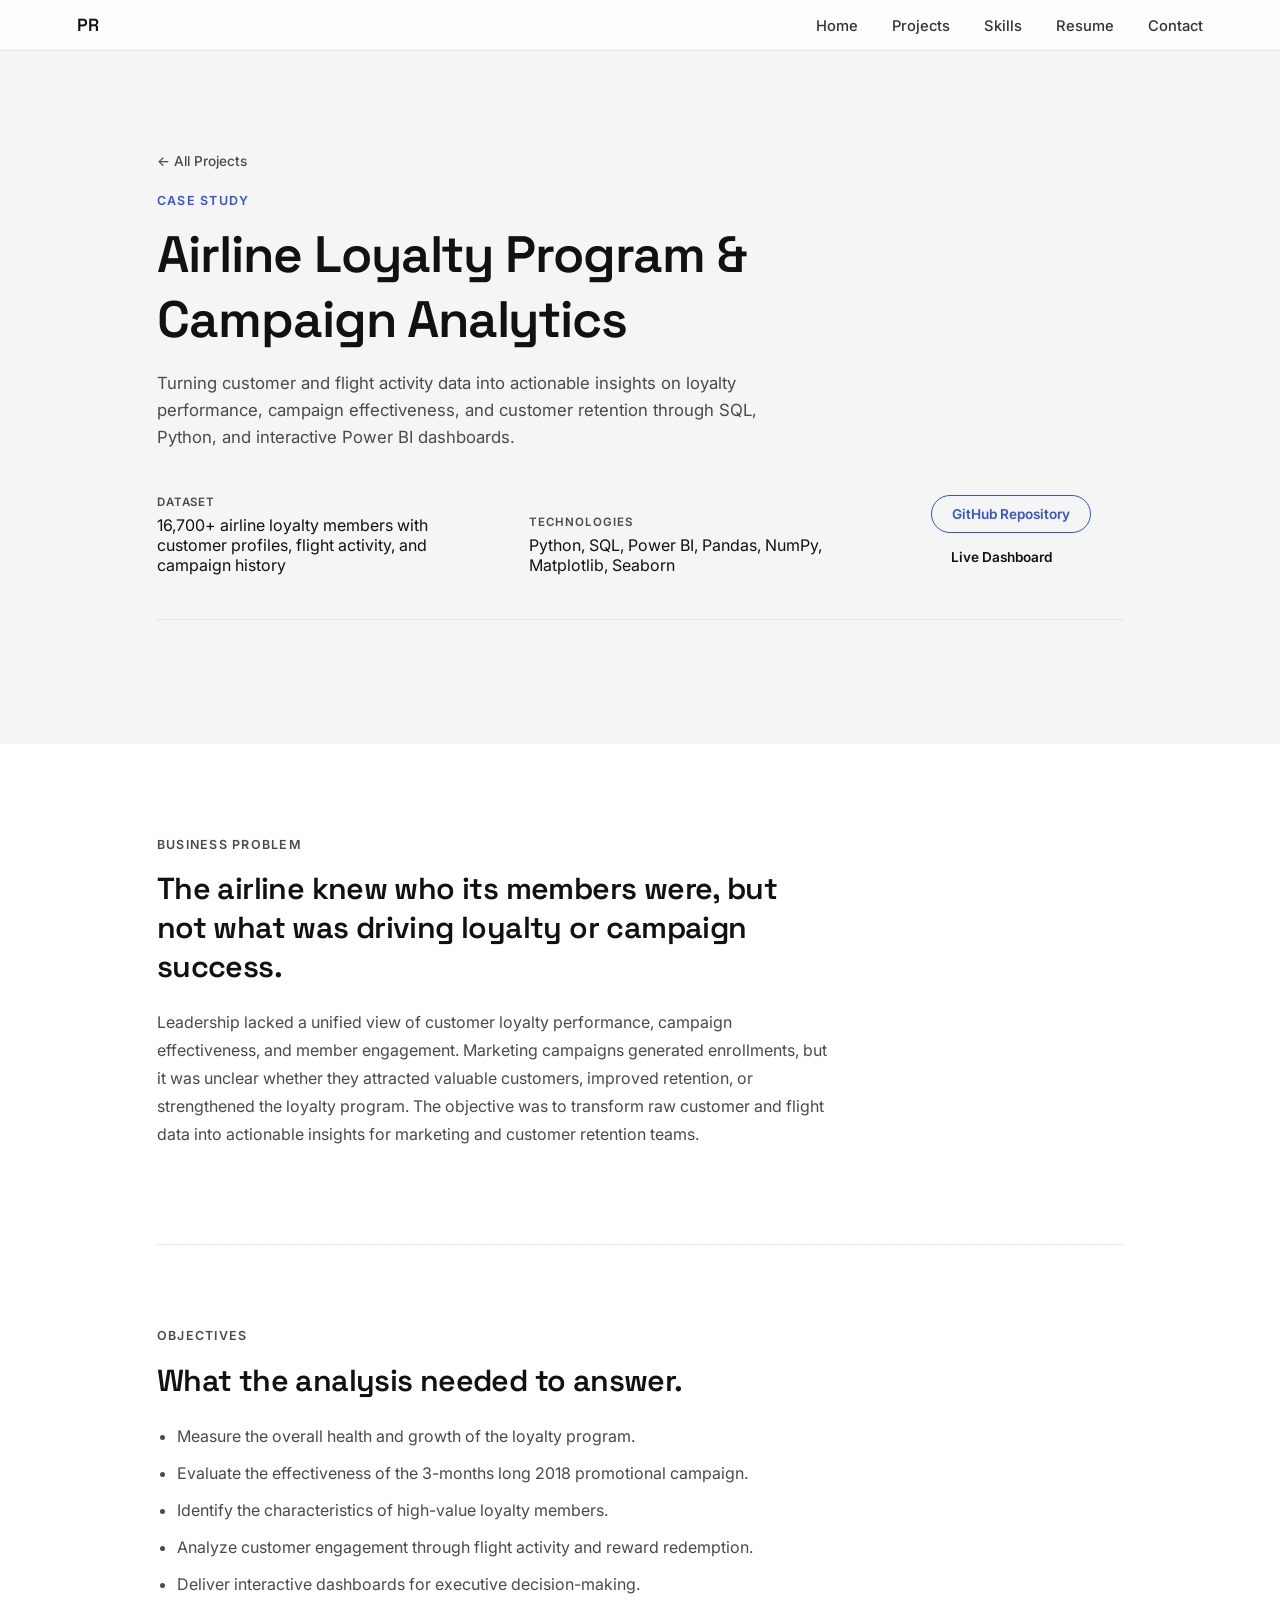
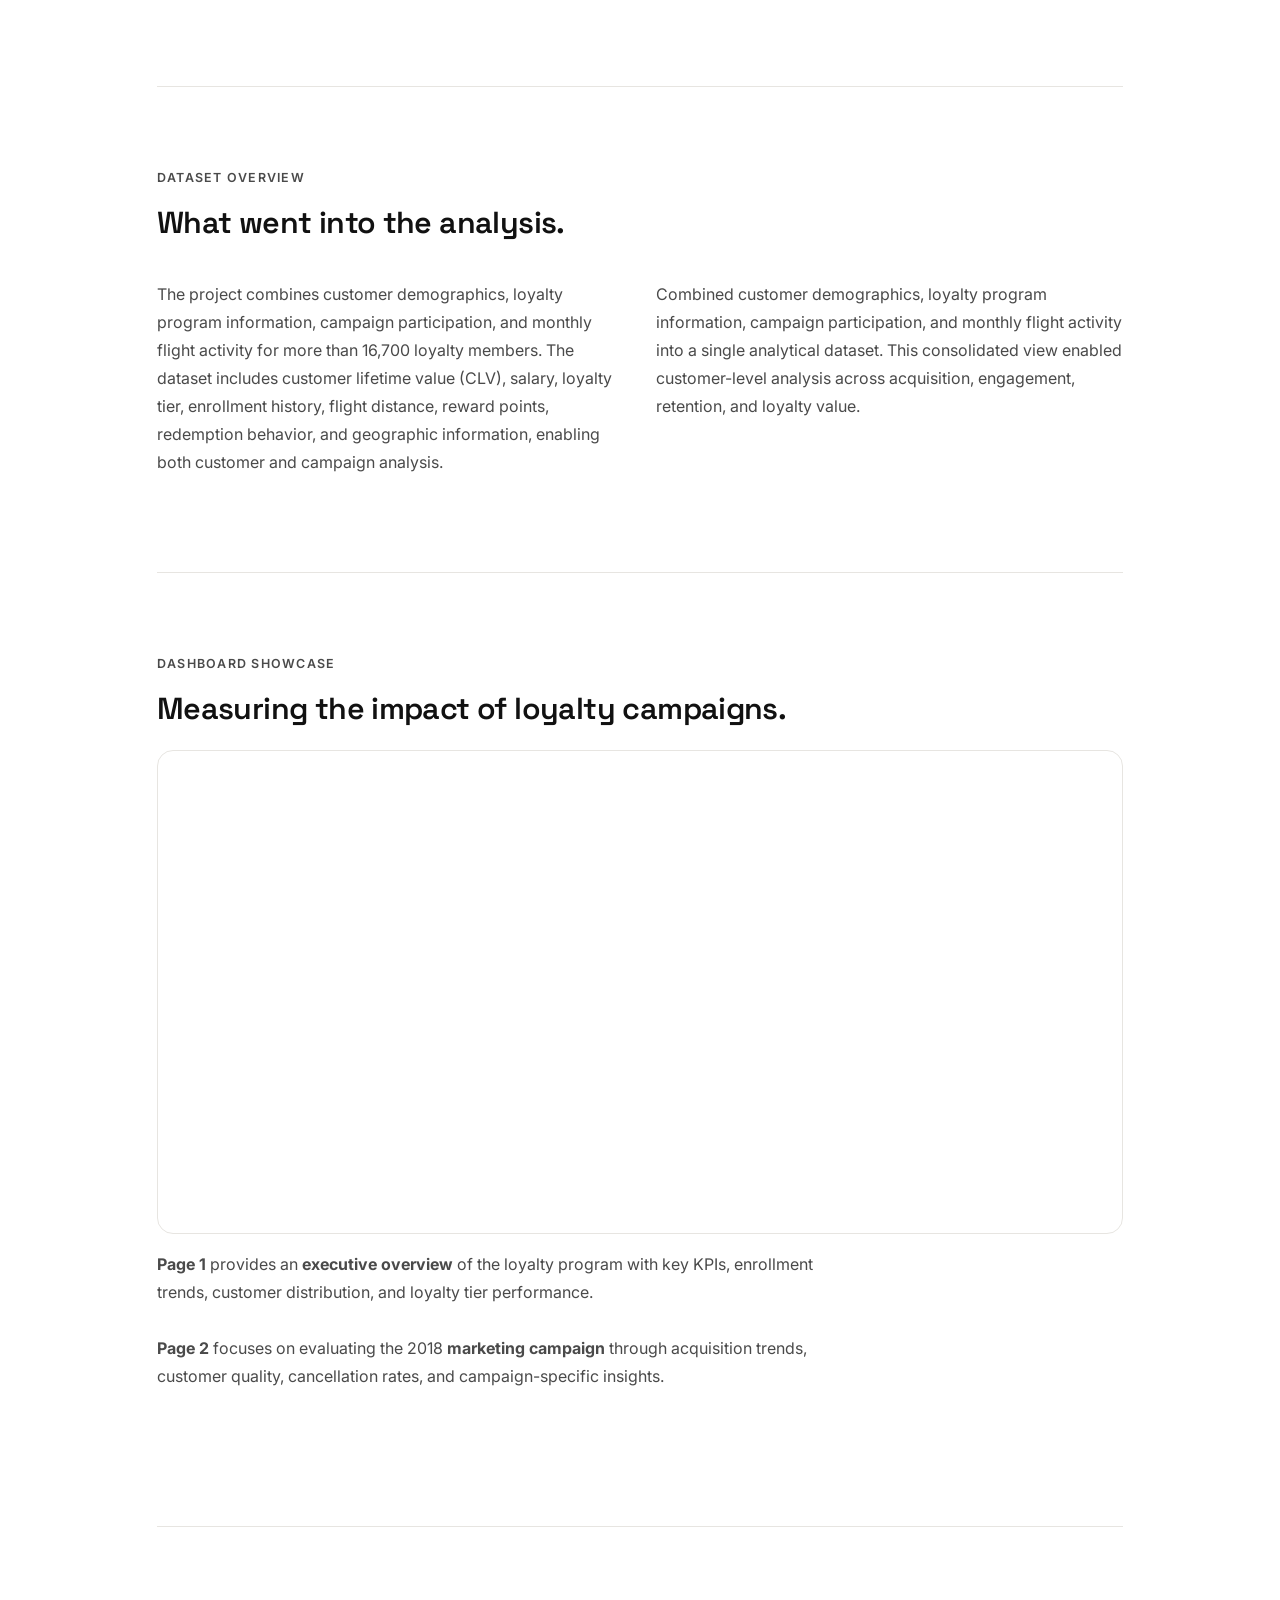
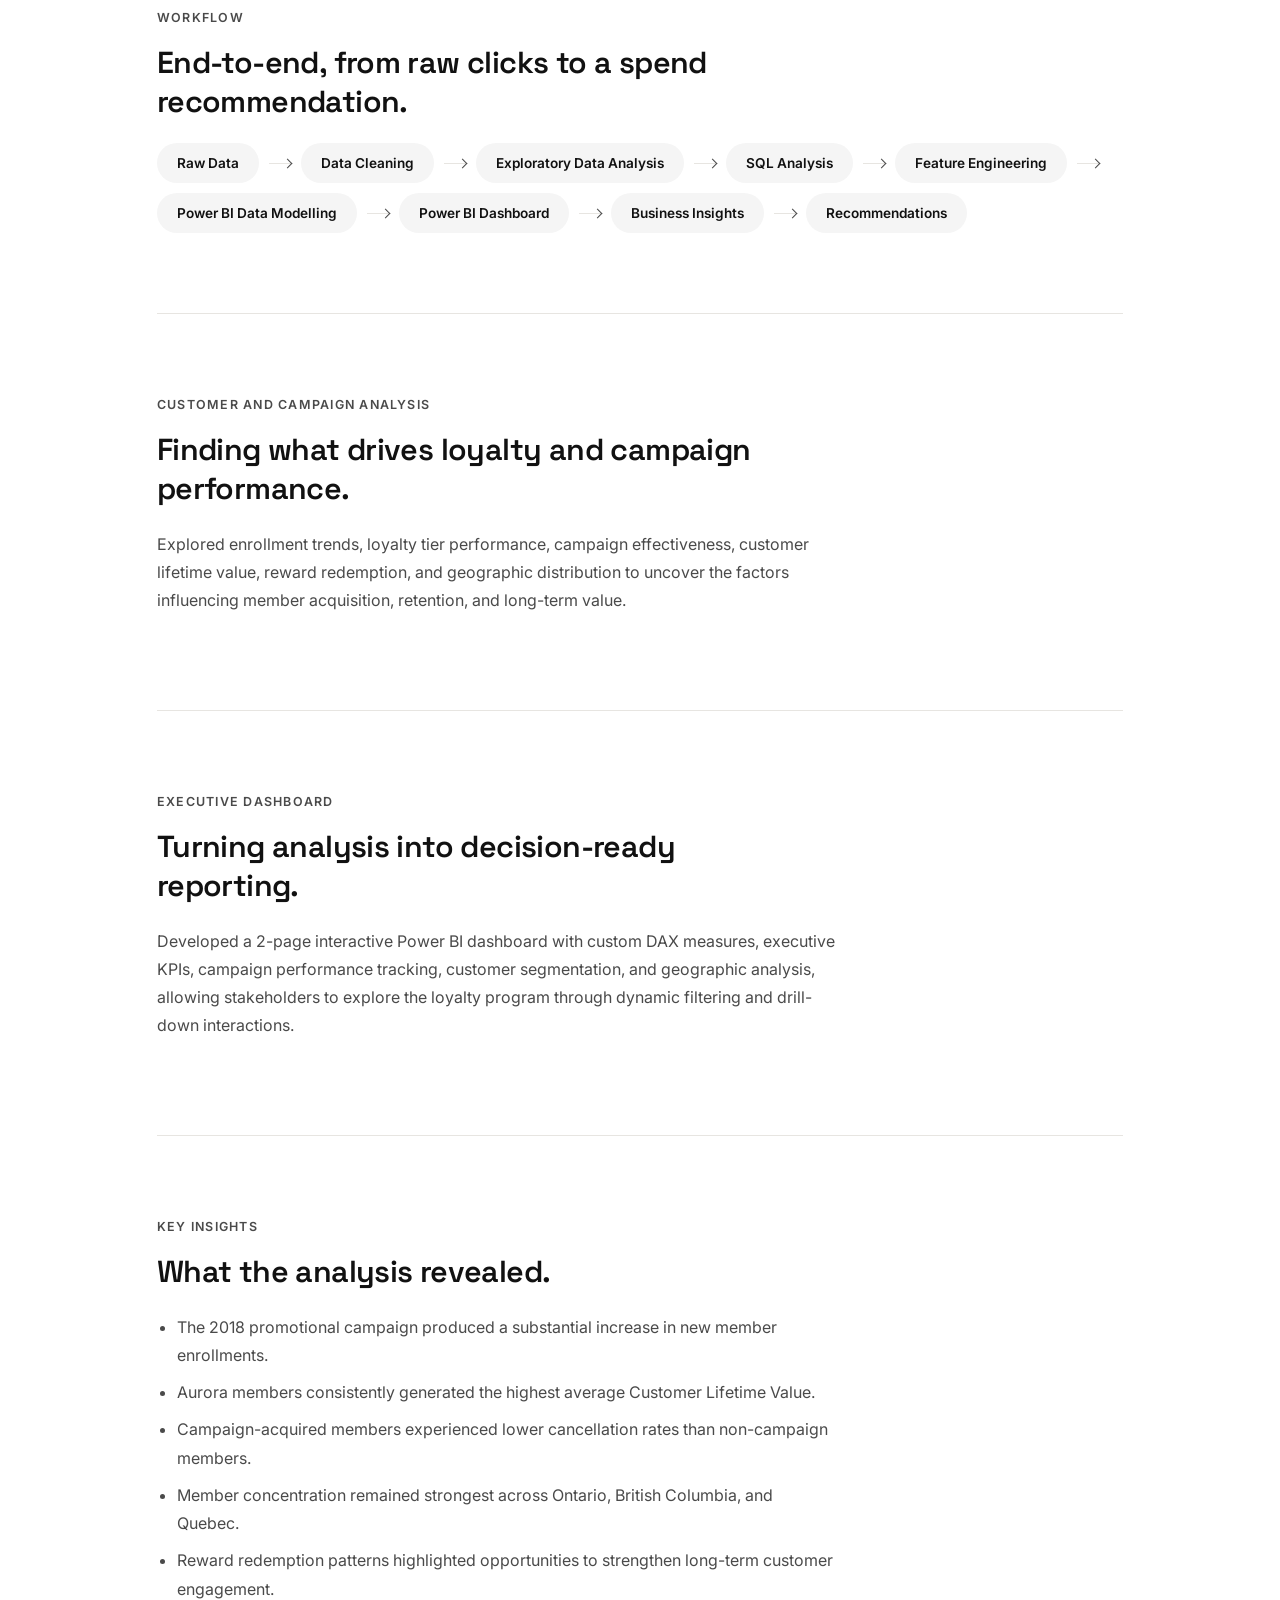
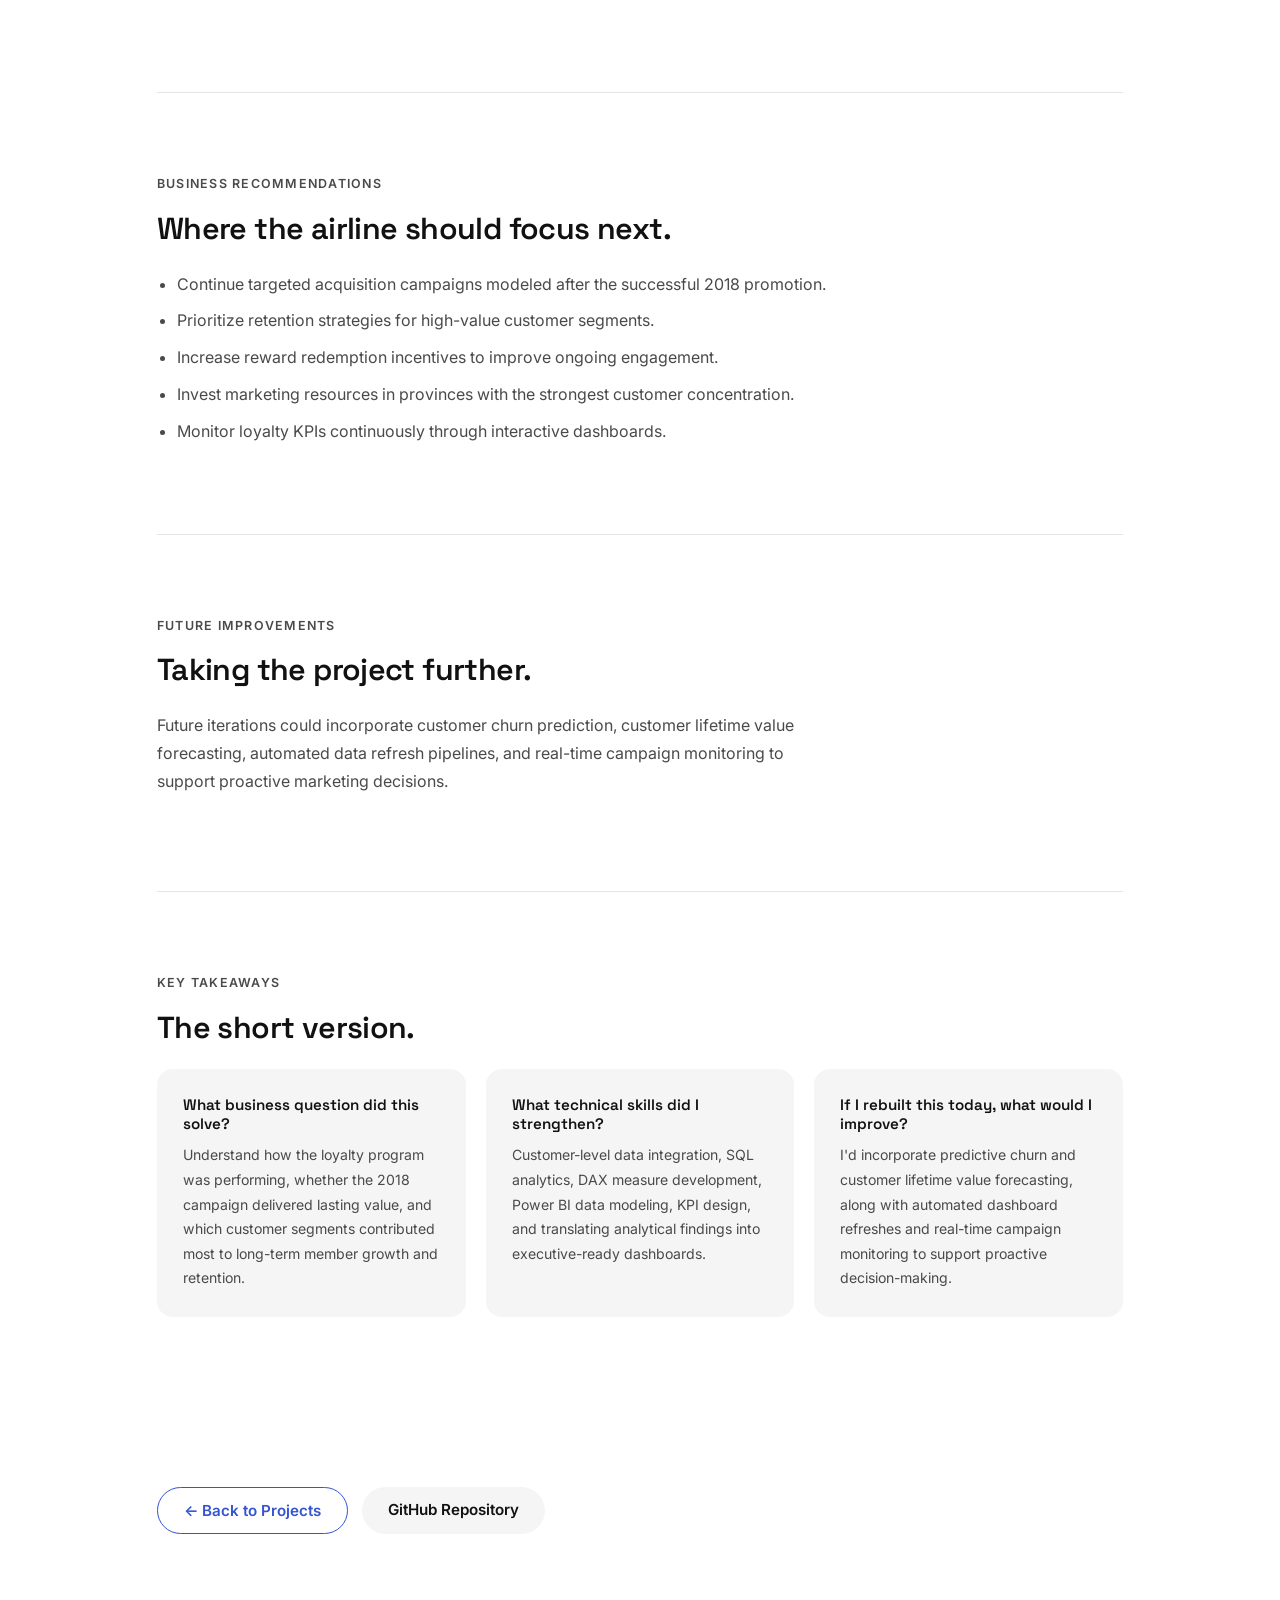
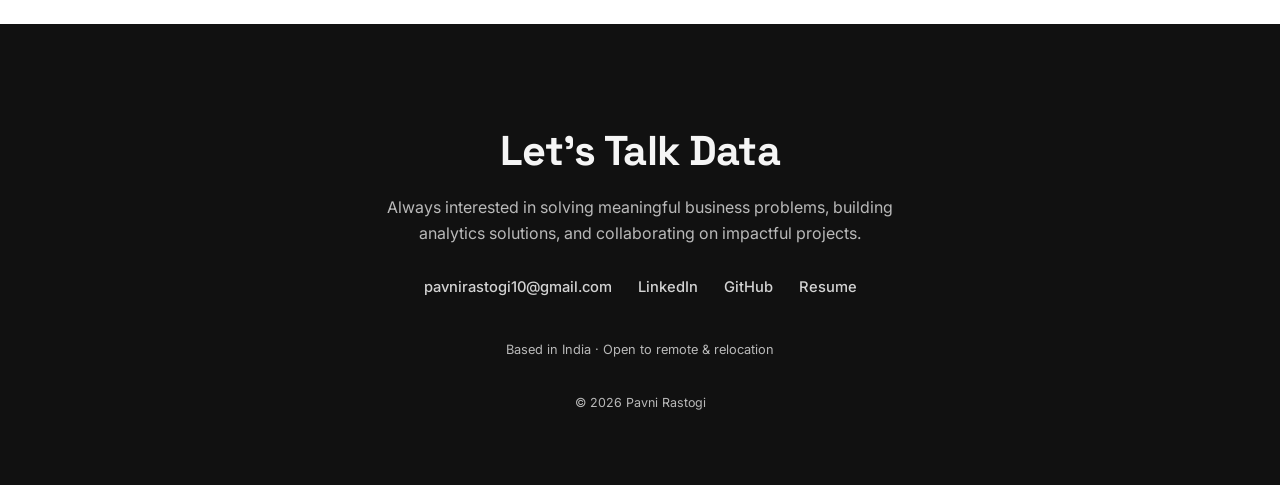
==== projects/airline-campaign-analysis.html @ 288d835c "initial portfolio commit" ====
<!DOCTYPE html>
<html lang="en">
<head>
<meta charset="UTF-8" />
<meta name="viewport" content="width=device-width, initial-scale=1.0" />
<title>Campaign Program Analysis-Pavni Rastogi</title>
<meta name="description" content="Case study: a channel attribution analysis identifying the highest-leverage drop-off stage in the paid marketing funnel." />
<link rel="preconnect" href="https://fonts.googleapis.com">
<link rel="preconnect" href="https://fonts.gstatic.com" crossorigin>
<link href="https://fonts.googleapis.com/css2?family=Space+Grotesk:wght@400;500;600;700&family=Inter:wght@400;500;600;700&display=swap" rel="stylesheet">
<link rel="stylesheet" href="../styles.css" />
<link rel="stylesheet" href="../project.css" />
</head>
<body>

<nav class="nav is-scrolled" id="nav">
  <a href="../index.html" class="nav__logo">PR</a>
  <button class="nav__toggle" id="navToggle" aria-label="Toggle menu"><span></span><span></span><span></span></button>
  <ul class="nav__links" id="navLinks">
    <li><a href="../index.html#home">Home</a></li>
    <li><a href="../index.html#projects">Projects</a></li>
    <li><a href="../index.html#skills">Skills</a></li>
    <li><a href="../assets/Pavni_Rastogi_Resume.pdf" target="_blank" rel="noopener">Resume</a></li>
    <li><a href="../index.html#contact">Contact</a></li>
  </ul>
</nav>

<header class="case-hero">
  <div class="section__inner">
    <a href="../index.html#projects" class="case-hero__back">&larr; All Projects</a>
    <p class="eyebrow">Case Study</p>
    <h1>Airline Loyalty Program & Campaign Analytics</h1>
    <p class="case-hero__sub">Turning customer and flight activity data into actionable insights on loyalty performance, 
      campaign effectiveness, and customer retention through SQL, Python, and interactive Power BI dashboards.</p>

    <div class="case-hero__meta">
      <div><span class="label">Dataset</span><span>16,700+ airline loyalty members with customer profiles, flight activity, and campaign history</span></div>
      <div><span class="label">Technologies</span><span>Python, SQL, Power BI, Pandas, NumPy, Matplotlib, Seaborn</span></div>
      <div class="case-hero__links">
        <a href="https://github.com/PavniR/airline-campaign-program-analysis" target="_blank" rel="noopener" class="btn btn--ghost btn--sm">GitHub Repository</a>
        <a href="#" target="_blank" rel="noopener" class="btn btn--primary btn--sm">Live Dashboard</a>
      </div>
    </div>

</header>

<main class="case-body">
  <div class="section__inner">

    <section class="case-section reveal">
      <p class="eyebrow">Business Problem</p>
      <h2>The airline knew who its members were, but not what was driving loyalty or campaign success.</h2>
      <p>Leadership lacked a unified view of customer loyalty performance, campaign effectiveness, and member engagement. 
        Marketing campaigns generated enrollments, but it was unclear whether they attracted valuable customers, improved retention, or 
        strengthened the loyalty program. The objective was to transform raw customer and flight data into actionable insights for marketing 
        and customer retention teams.</p>
    </section>

    <section class="case-section reveal">
      <p class="eyebrow">Objectives</p>
      <h2>What the analysis needed to answer.</h2>
      <ul class="case-list">
        <li>Measure the overall health and growth of the loyalty program.</li>
        <li>Evaluate the effectiveness of the 3-months long 2018 promotional campaign.</li>
        <li>Identify the characteristics of high-value loyalty members.</li>
        <li>Analyze customer engagement through flight activity and reward redemption.</li>
        <li>Deliver interactive dashboards for executive decision-making.</li>
      </ul>
    </section>

    <section class="case-section reveal">
      <p class="eyebrow">Dataset Overview</p>
      <h2>What went into the analysis.</h2>
      <div class="case-grid-2">
        <p>The project combines customer demographics, loyalty program information, campaign participation, and monthly flight activity for more than 16,700 loyalty members. 
          The dataset includes customer lifetime value (CLV), salary, loyalty tier, enrollment history, flight distance, reward points, 
          redemption behavior, and geographic information, enabling both customer and campaign analysis.</p>
        <p>Combined customer demographics, loyalty program information, campaign participation, and monthly flight activity into a single analytical dataset. This consolidated view enabled customer-level analysis across acquisition, engagement, retention, and loyalty value.</p>
      </div>
    </section>

    <section class="case-section reveal">
      <p class="eyebrow">Dashboard Showcase</p>
      <h2>Measuring the impact of loyalty campaigns.</h2>
      <div class="showcase">
        <video src="../assets/detailed-airline-dash.mp4" autoplay muted loop playsinline></video>
        <p><b>Page 1 </b>provides an <b>executive overview</b> of the loyalty program with key KPIs, enrollment trends, customer distribution,
           and loyalty tier performance. <br> <br> <b>Page 2</b> focuses on evaluating the 2018 <b>marketing campaign</b> through acquisition trends, 
           customer quality, cancellation rates, and campaign-specific insights.</p>
      </div>
    </section>

    <section class="case-section reveal">
      <p class="eyebrow">Workflow</p>
      <h2>End-to-end, from raw clicks to a spend recommendation.</h2>
      <div class="workflow">
        <div class="workflow__step">Raw Data</div><div class="workflow__arrow"></div>
        <div class="workflow__step">Data Cleaning</div><div class="workflow__arrow"></div>
        <div class="workflow__step">Exploratory Data Analysis</div><div class="workflow__arrow"></div>
        <div class="workflow__step">SQL Analysis</div><div class="workflow__arrow"></div>
        <div class="workflow__step">Feature Engineering</div><div class="workflow__arrow"></div>
        <div class="workflow__step">Power BI Data Modelling</div><div class="workflow__arrow"></div>
        <div class="workflow__step">Power BI Dashboard</div><div class="workflow__arrow"></div>
        <div class="workflow__step">Business Insights</div><div class="workflow__arrow"></div>
        <div class="workflow__step">Recommendations</div>
      </div>
    </section>

    <section class="case-section reveal">
      <p class="eyebrow">Customer and Campaign Analysis</p>
      <h2>Finding what drives loyalty and campaign performance.</h2>
      <p>Explored enrollment trends, loyalty tier performance, campaign effectiveness, customer lifetime value, 
        reward redemption, and geographic distribution to uncover the factors influencing member acquisition, retention, and long-term value.</p>
    </section>

    <section class="case-section reveal">
      <p class="eyebrow">Executive Dashboard</p>
      <h2>Turning analysis into decision-ready reporting.</h2>
      <p>Developed a 2-page interactive Power BI dashboard with custom DAX measures, executive KPIs, campaign performance tracking, customer segmentation, 
        and geographic analysis, allowing stakeholders to explore the loyalty program through dynamic filtering and drill-down interactions.</p>
    </section>


    <section class="case-section reveal">
      <p class="eyebrow">Key Insights</p>
      <h2>What the analysis revealed.</h2>
      <ul class="case-list">
        <li>The 2018 promotional campaign produced a substantial increase in new member enrollments.</li>
        <li>Aurora members consistently generated the highest average Customer Lifetime Value.</li>
        <li>Campaign-acquired members experienced lower cancellation rates than non-campaign members.</li>
        <li>Member concentration remained strongest across Ontario, British Columbia, and Quebec.</li>
        <li>Reward redemption patterns highlighted opportunities to strengthen long-term customer engagement.</li>
      </ul>
    </section>

    <section class="case-section reveal">
      <p class="eyebrow">Business Recommendations</p>
      <h2>Where the airline should focus next.</h2>
      <ul class="case-list">
        <li>Continue targeted acquisition campaigns modeled after the successful 2018 promotion.</li>
        <li>Prioritize retention strategies for high-value customer segments.</li>
        <li>Increase reward redemption incentives to improve ongoing engagement.</li>
        <li>Invest marketing resources in provinces with the strongest customer concentration.</li>
        <li>Monitor loyalty KPIs continuously through interactive dashboards.</li>
      </ul>
    </section>

    <section class="case-section reveal">
      <p class="eyebrow">Future Improvements</p>
      <h2>Taking the project further.</h2>
      <p>Future iterations could incorporate customer churn prediction, customer lifetime value forecasting, automated data refresh pipelines, and real-time campaign monitoring to support proactive marketing decisions.</p>
    </section>

    <section class="case-section reveal">
      <p class="eyebrow">Key Takeaways</p>
      <h2>The short version.</h2>
      <div class="takeaways">
        <div class="takeaways__item">
          <span class="takeaways__q">What business question did this solve?</span>
          <p>Understand how the loyalty program was performing, whether the 2018 campaign delivered lasting value, and which customer segments contributed most to long-term member growth and retention.</p>
        </div>
        <div class="takeaways__item">
          <span class="takeaways__q">What technical skills did I strengthen?</span>
          <p>Customer-level data integration, SQL analytics, DAX measure development, Power BI data modeling, KPI design, and translating analytical findings into executive-ready dashboards.</p>
        </div>
        <div class="takeaways__item">
          <span class="takeaways__q">If I rebuilt this today, what would I improve?</span>
          <p>I'd incorporate predictive churn and customer lifetime value forecasting, along with automated dashboard refreshes and real-time campaign monitoring to support proactive decision-making.</p>
        </div>
      </div>
    </section>

    <div class="case-end reveal">
      <a href="../index.html#projects" class="btn btn--ghost">&larr; Back to Projects</a>
      <a href="https://github.com/PavniR/airline-campaign-program-analysis" target="_blank" rel="noopener" class="btn btn--primary">GitHub Repository</a>
    </div>

  </div>
</main>

<footer class="footer" id="contact">
  <div class="section__inner footer__inner">
    <h2>Let's Talk Data</h2>
    <p>Always interested in solving meaningful business problems, building analytics solutions, and collaborating on impactful projects.</p>
    <div class="footer__links">
      <a href="mailto:pavnirastogi10@gmail.com">pavnirastogi10@gmail.com</a>
      <a href="https://www.linkedin.com/in/pavni-rastogi-844128335/" target="_blank" rel="noopener">LinkedIn</a>
      <a href="https://github.com/PavniR" target="_blank" rel="noopener">GitHub</a>
      <a href="../assets/Pavni_Rastogi_Resume.pdf" target="_blank" rel="noopener">Resume</a>
    </div>
    <p class="footer__location">Based in India · Open to remote &amp; relocation</p>
    <p class="footer__copy">© <span id="year"></span> Pavni Rastogi</p>
  </div>
</footer>

<script src="../project.js"></script>
</body>
</html>
---- styles.css ----
/* ============================================
   Tokens
   ============================================ */
:root{
  --charcoal: #111111;
  --paper: #F5F5F5;
  --white: #FFFFFF;
  --ink: #111111;
  --ink-soft: #4A4A4A;
  --line: #E7E5E1;
  --accent: #3454D1;      /* muted signal blue — used sparingly */
  --accent-soft: #EEF1FC;

  --font-display: "Space Grotesk", sans-serif;
  --font-body: "Inter", sans-serif;

  --radius-sm: 10px;
  --radius-md: 16px;
  --radius-lg: 24px;

  --shadow-soft: 0 1px 2px rgba(17,17,17,0.04), 0 8px 24px rgba(17,17,17,0.06);
  --shadow-lift: 0 12px 32px rgba(17,17,17,0.12);

  --ease: cubic-bezier(.22,.61,.36,1);
}

*{ box-sizing: border-box; }
html{ scroll-behavior: smooth; }
body{
  margin:0;
  font-family: var(--font-body);
  color: var(--ink);
  background: var(--white);
  -webkit-font-smoothing: antialiased;
}
img{ max-width:100%; display:block; }
a{ color:inherit; text-decoration:none; }
h1,h2,h3{ font-family: var(--font-display); margin:0; letter-spacing:-0.02em; }

@media (prefers-reduced-motion: reduce){
  *{ animation-duration: .001ms !important; transition-duration: .001ms !important; }
  html{ scroll-behavior:auto; }
}

/* ============================================
   Nav
   ============================================ */
.nav{
  position: fixed;
  top:0; left:0; right:0;
  z-index: 100;
  display:flex;
  align-items:center;
  justify-content:space-between;
  padding: 22px 6vw;
  background: transparent;
  transition: background .35s var(--ease), backdrop-filter .35s var(--ease), padding .35s var(--ease), border-color .35s var(--ease);
  border-bottom: 1px solid transparent;
}
.nav.is-scrolled{
  background: rgba(255,255,255,0.72);
  backdrop-filter: blur(14px);
  -webkit-backdrop-filter: blur(14px);
  padding: 14px 6vw;
  border-bottom: 1px solid var(--line);
}
.nav.is-scrolled .nav__logo,
.nav.is-scrolled .nav__links a{ color: var(--ink); }
.nav__logo{
  font-family: var(--font-display);
  font-weight: 600;
  font-size: 1.1rem;
  color: var(--white);
  transition: color .35s var(--ease);
}
.nav__links{
  display:flex;
  gap: 34px;
  list-style:none;
  margin:0; padding:0;
}
.nav__links a{
  color: var(--white);
  font-size: .92rem;
  font-weight: 500;
  transition: color .35s var(--ease), opacity .2s var(--ease);
  opacity: .85;
}
.nav__links a:hover{ opacity: 1; }
.nav__toggle{ display:none; }

@media (max-width: 760px){
  .nav__links{
    position: fixed;
    top: 0; right: 0;
    height: 100vh;
    width: 72%;
    max-width: 320px;
    background: var(--white);
    flex-direction: column;
    justify-content:center;
    align-items:flex-start;
    gap: 28px;
    padding: 40px;
    transform: translateX(100%);
    transition: transform .4s var(--ease);
  }
  .nav__links.is-open{ transform: translateX(0); }
  .nav__links a{ color: var(--ink); opacity:1; }
  .nav__toggle{
    display:flex; flex-direction:column; justify-content:center; gap:5px;
    width: 26px; height: 20px; background:none; border:none; cursor:pointer; z-index:101;
  }
  .nav__toggle span{ display:block; height:2px; width:100%; background: var(--white); transition: all .3s var(--ease); }
  .nav.is-scrolled .nav__toggle span{ background: var(--ink); }
  .nav__toggle.is-open span:nth-child(1){ transform: translateY(7px) rotate(45deg); }
  .nav__toggle.is-open span:nth-child(2){ opacity:0; }
  .nav__toggle.is-open span:nth-child(3){ transform: translateY(-7px) rotate(-45deg); }
}

/* ============================================
   Hero — sequential typed intro on black
   ============================================ */
.hero{
  min-height: 100vh;
  background: var(--charcoal);
  color: var(--paper);
  display:flex;
  flex-direction: column;
  align-items:center;
  justify-content:center;
  text-align:center;
  padding: 0 6vw;
  position: relative;
  overflow:hidden;
}
.hero__typewrap{
  max-width: 780px;
  display:flex;
  flex-direction:column;
  align-items:center;
}
.hero__greeting{
  font-size: clamp(2.2rem, 6vw, 4.2rem);
  font-weight: 600;
  line-height: 1.05;
  min-height: 1.2em;
}
.hero__role{
  font-family: var(--font-display);
  font-size: clamp(1.1rem, 2.4vw, 1.6rem);
  font-weight: 500;
  color: var(--accent);
  margin-top: 14px;
  min-height: 1.4em;
}
.hero__tagline{
  font-size: clamp(1rem, 1.6vw, 1.15rem);
  color: #B9B9B9;
  max-width: 560px;
  line-height: 1.6;
  margin-top: 20px;
  min-height: 1.6em;
}
.cursor{
  display:inline-block;
  width: 2px;
  background: var(--paper);
  margin-left: 3px;
  animation: blink 1s steps(1) infinite;
}
@keyframes blink{ 50%{ opacity:0; } }

.hero__actions{
  margin-top: 40px;
  opacity: 0;
  transform: translateY(14px);
  transition: opacity .7s var(--ease), transform .7s var(--ease);
  display:flex;
  flex-direction:column;
  align-items:center;
  gap: 26px;
}
.hero__actions.is-visible{ opacity:1; transform:none; }

.hero__buttons{ display:flex; gap:14px; flex-wrap:wrap; justify-content:center; }
.btn{
  font-family: var(--font-body);
  font-weight: 600;
  font-size: .95rem;
  padding: 13px 26px;
  border-radius: 100px;
  transition: transform .25s var(--ease), background .25s var(--ease), border-color .25s var(--ease), color .25s var(--ease);
  display:inline-block;
}
.btn--primary{ background: var(--paper); color: var(--charcoal); }
.btn--primary:hover{ transform: translateY(-2px); }
.btn--ghost{ border: 1px solid #3A3A3A; color: var(--paper); }
.btn--ghost:hover{ border-color: var(--paper); transform: translateY(-2px); }

/* on white sections, buttons flip to dark/light appropriately */
.section .btn--primary{ background: var(--charcoal); color: var(--white); }
.section .btn--ghost{ border-color: var(--line); color: var(--ink); }
.btn--sm{ padding: 10px 20px; font-size: .85rem; }

.hero__socials{ display:flex; gap: 18px; }
.hero__socials a{ color: var(--paper); opacity: .75; transition: opacity .2s var(--ease); }
.hero__socials a:hover{ opacity: 1; }

.hero__scroll{
  position:absolute;
  bottom: 34px;
  display:flex;
  flex-direction:column;
  align-items:center;
  gap:8px;
  font-size: .72rem;
  letter-spacing: .12em;
  text-transform: uppercase;
  color:#8A8A8A;
  opacity:0;
  animation: fadeIn .8s var(--ease) 2.4s forwards;
}
.hero__scroll-line{
  width:1px; height: 34px; background: linear-gradient(#8A8A8A, transparent);
  position: relative; overflow:hidden;
}
.hero__scroll-line::after{
  content:"";
  position:absolute; top:-100%; left:0; width:100%; height:100%;
  background: var(--paper);
  animation: scrollLine 1.8s var(--ease) infinite;
}
@keyframes scrollLine{ to{ top:100%; } }
@keyframes fadeIn{ to{ opacity:1; } }

/* ============================================
   Shared section layout
   ============================================ */
.section{ background: var(--white); padding: 130px 0; }
.section__inner{ max-width: 1120px; margin: 0 auto; padding: 0 6vw; }
.eyebrow{
  font-size: .78rem;
  letter-spacing: .1em;
  text-transform: uppercase;
  color: var(--accent);
  font-weight: 600;
  margin: 0 0 14px;
}
.section h2{
  font-size: clamp(1.7rem, 3.2vw, 2.4rem);
  font-weight: 600;
  margin-bottom: 44px;
  max-width: 640px;
}

.reveal{ opacity:0; transform: translateY(24px); transition: opacity .7s var(--ease), transform .7s var(--ease); }
.reveal.is-visible{ opacity:1; transform:none; }

/* ============================================
   Who I Am
   ============================================ */
.who__grid{ display:grid; grid-template-columns: 1.1fr .9fr; gap: 64px; align-items:start; }
.who__text h2{ font-size: clamp(1.7rem, 3vw, 2.3rem); margin: 10px 0 24px; }
.who__p{ color: var(--ink-soft); line-height:1.75; font-size: 1rem; margin: 0 0 16px; max-width: 520px; }

.who__stats{ display:grid; grid-template-columns: 1fr 1fr; gap: 16px; }
.stat-card{
  background: var(--paper);
  border-radius: var(--radius-md);
  padding: 28px 22px;
  display:flex; flex-direction:column; gap:6px;
}
.stat-card:first-child{ grid-column: 1 / -1; }
.stat-card__num{ font-family: var(--font-display); font-size: 2.4rem; font-weight: 700; }
.stat-card__label{ color: var(--ink-soft); font-size: .88rem; }

@media (max-width: 860px){
  .who__grid{ grid-template-columns: 1fr; }
}

/* ============================================
   How I Think
   ============================================ */
.think{ padding-bottom: 60px; }
.think__flow{
  display:flex;
  align-items:stretch;
  gap: 0;
}
.think__step{
  flex:1;
  background: var(--paper);
  border-radius: var(--radius-md);
  padding: 28px 20px;
  transition: transform .3s var(--ease), box-shadow .3s var(--ease);
}
.think__step:hover{ transform: translateY(-6px); box-shadow: var(--shadow-soft); }
.think__icon{
  width: 42px; height: 42px;
  border-radius: 12px;
  background: var(--accent-soft);
  color: var(--accent);
  display:flex; align-items:center; justify-content:center;
  margin-bottom: 18px;
}
.think__icon svg{ width: 20px; height: 20px; }
.think__step h3{ font-size: 1rem; font-weight: 600; margin-bottom: 8px; line-height:1.3; }
.think__step p{ font-size: .86rem; color: var(--ink-soft); line-height:1.55; margin:0; }
.think__connector{
  width: 28px;
  align-self:center;
  border-top: 1px dashed var(--line);
  flex-shrink:0;
}

@media (max-width: 980px){
  .think__flow{ flex-direction: column; }
  .think__connector{ width: 1px; height: 24px; border-top:none; border-left: 1px dashed var(--line); align-self:flex-start; margin-left: 20px; }
}

/* ============================================
   Tech Stack — compact, sits directly under How I Think
   ============================================ */
.stack{ padding-top: 0; }
.stack__intro{ margin-top: 60px; }
.stack__grid{ display:grid; grid-template-columns: repeat(6, 1fr); gap: 12px; }
.stack__card{
  border: 1px solid var(--line);
  border-radius: var(--radius-sm);
  padding: 16px;
  transition: box-shadow .3s var(--ease), transform .3s var(--ease);
}
.stack__card:hover{ box-shadow: var(--shadow-soft); transform: translateY(-3px); }
.stack__card h3{ font-size: .78rem; font-weight: 600; margin-bottom: 10px; }
.chips{ display:flex; flex-wrap:wrap; gap: 6px; }
.chip{
  background: var(--paper);
  border-radius: 100px;
  padding: 5px 10px;
  font-size: .72rem;
  font-weight: 500;
  color: var(--ink-soft);
  transition: background .2s var(--ease), color .2s var(--ease);
}
.stack__card:hover .chip{ background: var(--accent-soft); color: var(--accent); }
.chips--sm .chip{ padding: 5px 12px; font-size: .76rem; }

@media (max-width: 980px){
  .stack__grid{ grid-template-columns: repeat(3, 1fr); }
}
@media (max-width: 560px){
  .stack__grid{ grid-template-columns: 1fr 1fr; }
}

/* ============================================
   Featured Projects
   ============================================ */
.project-card{
  display:grid;
  grid-template-columns: 1fr 1fr;
  gap: 0;
  border: 1px solid var(--line);
  border-radius: var(--radius-lg);
  overflow:hidden;
  margin-bottom: 28px;
  transition: transform .35s var(--ease), box-shadow .35s var(--ease);
}
.project-card:hover{ transform: translateY(-4px); box-shadow: var(--shadow-lift); }
.project-card__preview{ overflow:hidden; background: var(--paper); }
/*.project-card__preview img{ width:100%; height:100%; object-fit:cover; transition: transform .5s var(--ease); }
.project-card:hover .project-card__preview img{ transform: scale(1.05); }*/
.project-card__preview img,
.project-card__preview video{ width:100%; height:100%; object-fit:cover; transition: transform .5s var(--ease); }
.project-card:hover .project-card__preview img,
.project-card:hover .project-card__preview video{ transform: scale(1.05); }
.project-card__body{ padding: 40px; display:flex; flex-direction:column; }
.project-card__body h3{ font-size: 1.3rem; margin-bottom: 12px; }
.project-card__problem{ font-size: .88rem; color: var(--accent); font-weight:500; margin: 0 0 12px; }
.project-card__body > p:not(.project-card__problem){ color: var(--ink-soft); font-size: .92rem; line-height:1.6; margin: 0 0 18px; }
.project-card__body .chips{ margin-bottom: 24px; }
.project-card__actions{ display:flex; gap:12px; margin-top:auto; flex-wrap:wrap; }

@media (max-width: 860px){
  .project-card{ grid-template-columns: 1fr; }
  .project-card__preview{ aspect-ratio: 16/10; }
}

/* ============================================
   Footer
   ============================================ */
.footer{ background: var(--charcoal); color: var(--paper); padding: 100px 0 40px; }
.footer__inner{ text-align:center; }
.footer h2{ font-size: clamp(1.8rem,4vw,2.6rem); margin-bottom: 18px; }
.footer p{ color:#B9B9B9; max-width: 520px; margin: 0 auto 32px; line-height:1.6; }
.footer__links{ display:flex; gap:26px; justify-content:center; flex-wrap:wrap; margin-bottom: 44px; }
.footer__links a{ font-size:.92rem; font-weight:500; opacity:.85; transition: opacity .2s var(--ease); }
.footer__links a:hover{ opacity:1; }
.footer__location{ font-size:.8rem; color:#7A7A7A; margin-bottom: 6px; }
.footer__copy{ font-size:.78rem; color:#5C5C5C; }
---- project.css ----
/* ============================================
   Case study hero
   ============================================ */
.case-hero{
  background: var(--paper);
  padding: 150px 0 80px;
}
.case-hero__back{
  display:inline-block;
  font-size: .85rem;
  font-weight: 500;
  color: var(--ink-soft);
  margin-bottom: 24px;
  transition: color .2s var(--ease);
}
.case-hero__back:hover{ color: var(--ink); }
.case-hero h1{
  font-size: clamp(2rem, 4.5vw, 3.2rem);
  font-weight: 600;
  margin: 6px 0 18px;
  max-width: 780px;
}
.case-hero__sub{
  font-size: 1.05rem;
  color: var(--ink-soft);
  max-width: 620px;
  line-height: 1.6;
  margin-bottom: 44px;
}
.case-hero__meta{
  display:grid;
  grid-template-columns: repeat(3, auto) 1fr;
  gap: 32px;
  align-items:end;
  padding-bottom: 44px;
  border-bottom: 1px solid var(--line);
  margin-bottom: 44px;
}
.case-hero__meta > div{ display:flex; flex-direction:column; gap:6px; }
.case-hero__meta .label{
  font-size: .72rem; text-transform:uppercase; letter-spacing:.08em;
  color: var(--ink-soft); font-weight:600;
}
.case-hero__links{ display:flex; gap:12px; justify-self:end; }
.case-hero__image{
  max-width: 900px;
  margin: 0 auto;
  overflow: hidden;
  border-radius: var(--radius-lg);
}
.case-hero__image img,
.case-hero__image video{
  display: block;
  width: 100%;
  height: auto;
  max-height: 480px;
  object-fit: cover;
  border-radius: var(--radius-lg);
  box-shadow: var(--shadow-soft);
}
@media (max-width: 860px){
  .case-hero__meta{ grid-template-columns: 1fr 1fr; }
  .case-hero__links{ grid-column: 1 / -1; justify-self:start; }
}

/* ============================================
   Case study body sections
   ============================================ */
.case-body{ padding: 90px 0; }
.case-section{ padding-bottom: 80px; margin-bottom: 80px; border-bottom: 1px solid var(--line); }
.case-section:last-of-type{ border-bottom:none; }
.case-section h2{
  font-size: clamp(1.4rem, 2.6vw, 1.9rem);
  font-weight: 600;
  margin: 8px 0 22px;
  max-width: 640px;
}
.case-section p{ color: var(--ink-soft); line-height: 1.75; max-width: 680px; }
.case-grid-2{ display:grid; grid-template-columns: 1fr 1fr; gap: 32px; }
.case-list{ margin:0; padding-left: 20px; color: var(--ink-soft); line-height: 1.8; max-width: 680px; }
.case-list li{ margin-bottom: 8px; }

@media (max-width: 760px){
  .case-grid-2{ grid-template-columns: 1fr; }
}

/* Workflow vertical/horizontal flow */
.workflow{
  display:flex;
  align-items:center;
  flex-wrap:wrap;
  gap: 10px;
}
.workflow__step{
  background: var(--paper);
  border-radius: 100px;
  padding: 12px 20px;
  font-size: .85rem;
  font-weight: 600;
  white-space: nowrap;
}
.workflow__arrow{
  width: 22px; height: 1px; background: var(--line);
  position: relative;
}
.workflow__arrow::after{
  content:"";
  position:absolute; right:0; top:-3px;
  width:6px; height:6px;
  border-right:1px solid var(--ink-soft);
  border-bottom:1px solid var(--ink-soft);
  transform: rotate(-45deg);
}

/* Dashboard showcase */
.showcase{ margin-bottom: 40px; overflow: hidden; max-width: 100%; }
.showcase img,
.showcase video{
  display: block;
  width: 100%;
  height: auto;
  max-width: 100%;
  object-fit: cover;
  border-radius: var(--radius-md);
  border: 1px solid var(--line);
  margin-bottom: 16px;
}
.showcase p{ max-width: 680px; }

/*changed colour of github repo & back to projects button*/
.case-hero__links .btn--ghost,
.case-end .btn--ghost{
  color: var(--accent);
  border-color: var(--accent);
}

/* Key takeaways */
.takeaways{ display:grid; grid-template-columns: repeat(3, 1fr); gap: 20px; }
.takeaways__item{ background: var(--paper); border-radius: var(--radius-md); padding: 26px; }
.takeaways__q{ display:block; font-family: var(--font-display); font-weight:600; font-size: .95rem; margin-bottom: 10px; }
.takeaways__item p{ font-size: .88rem; margin:0; }

@media (max-width: 860px){
  .takeaways{ grid-template-columns: 1fr; }
}

.case-end{
  display:flex; gap: 14px; padding-top: 10px; flex-wrap:wrap;
}
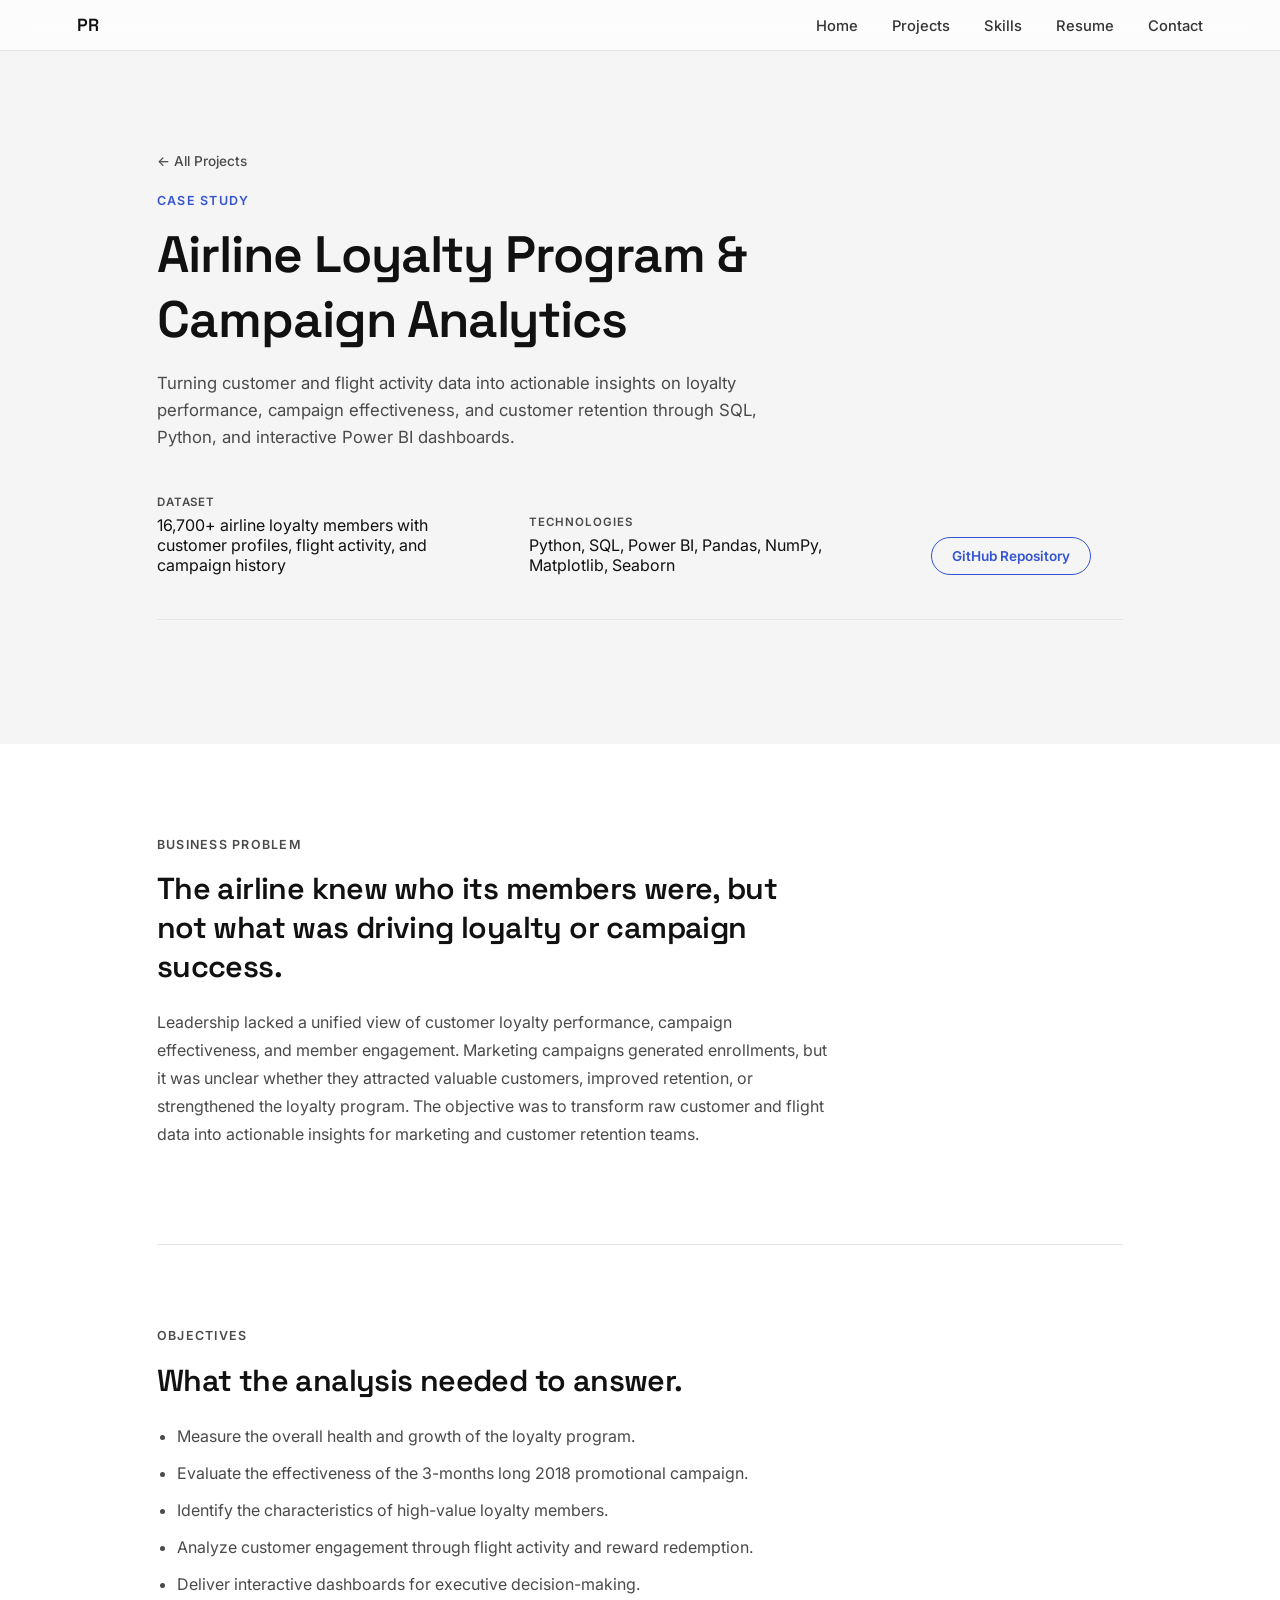
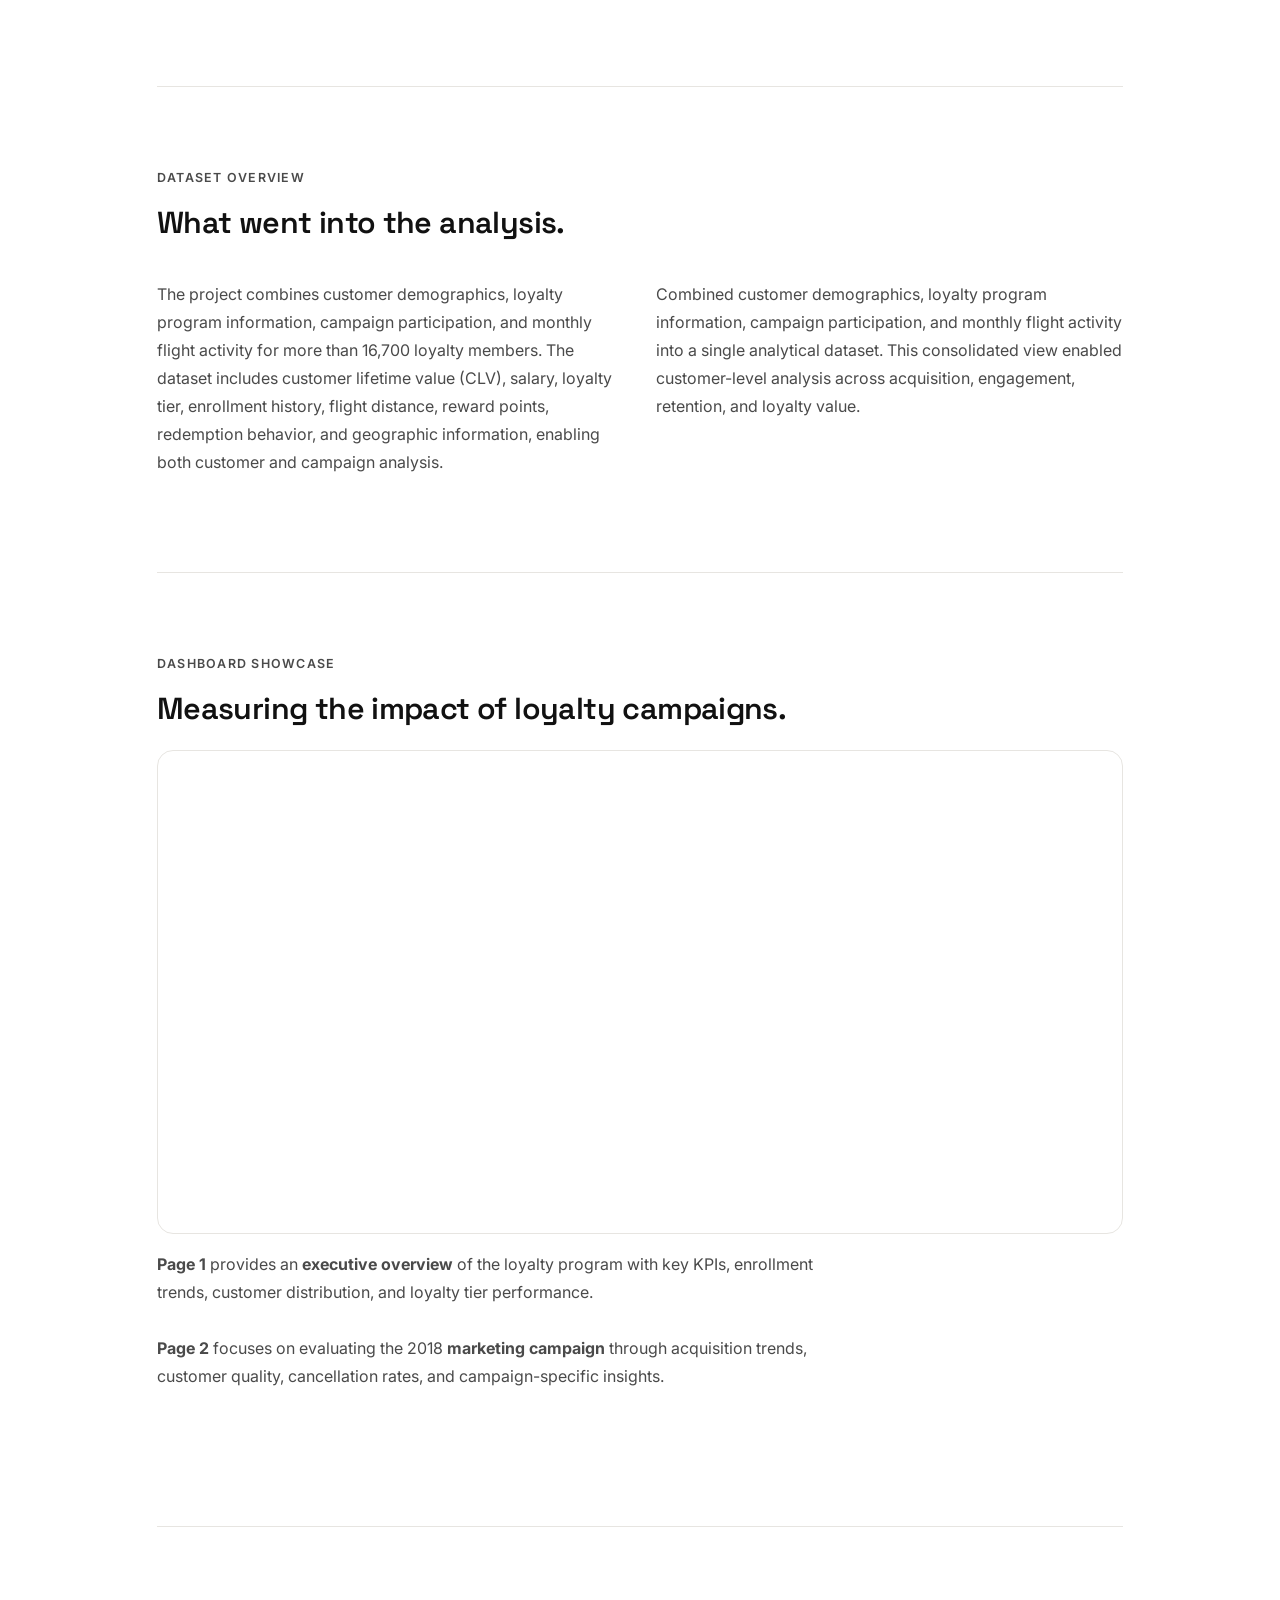
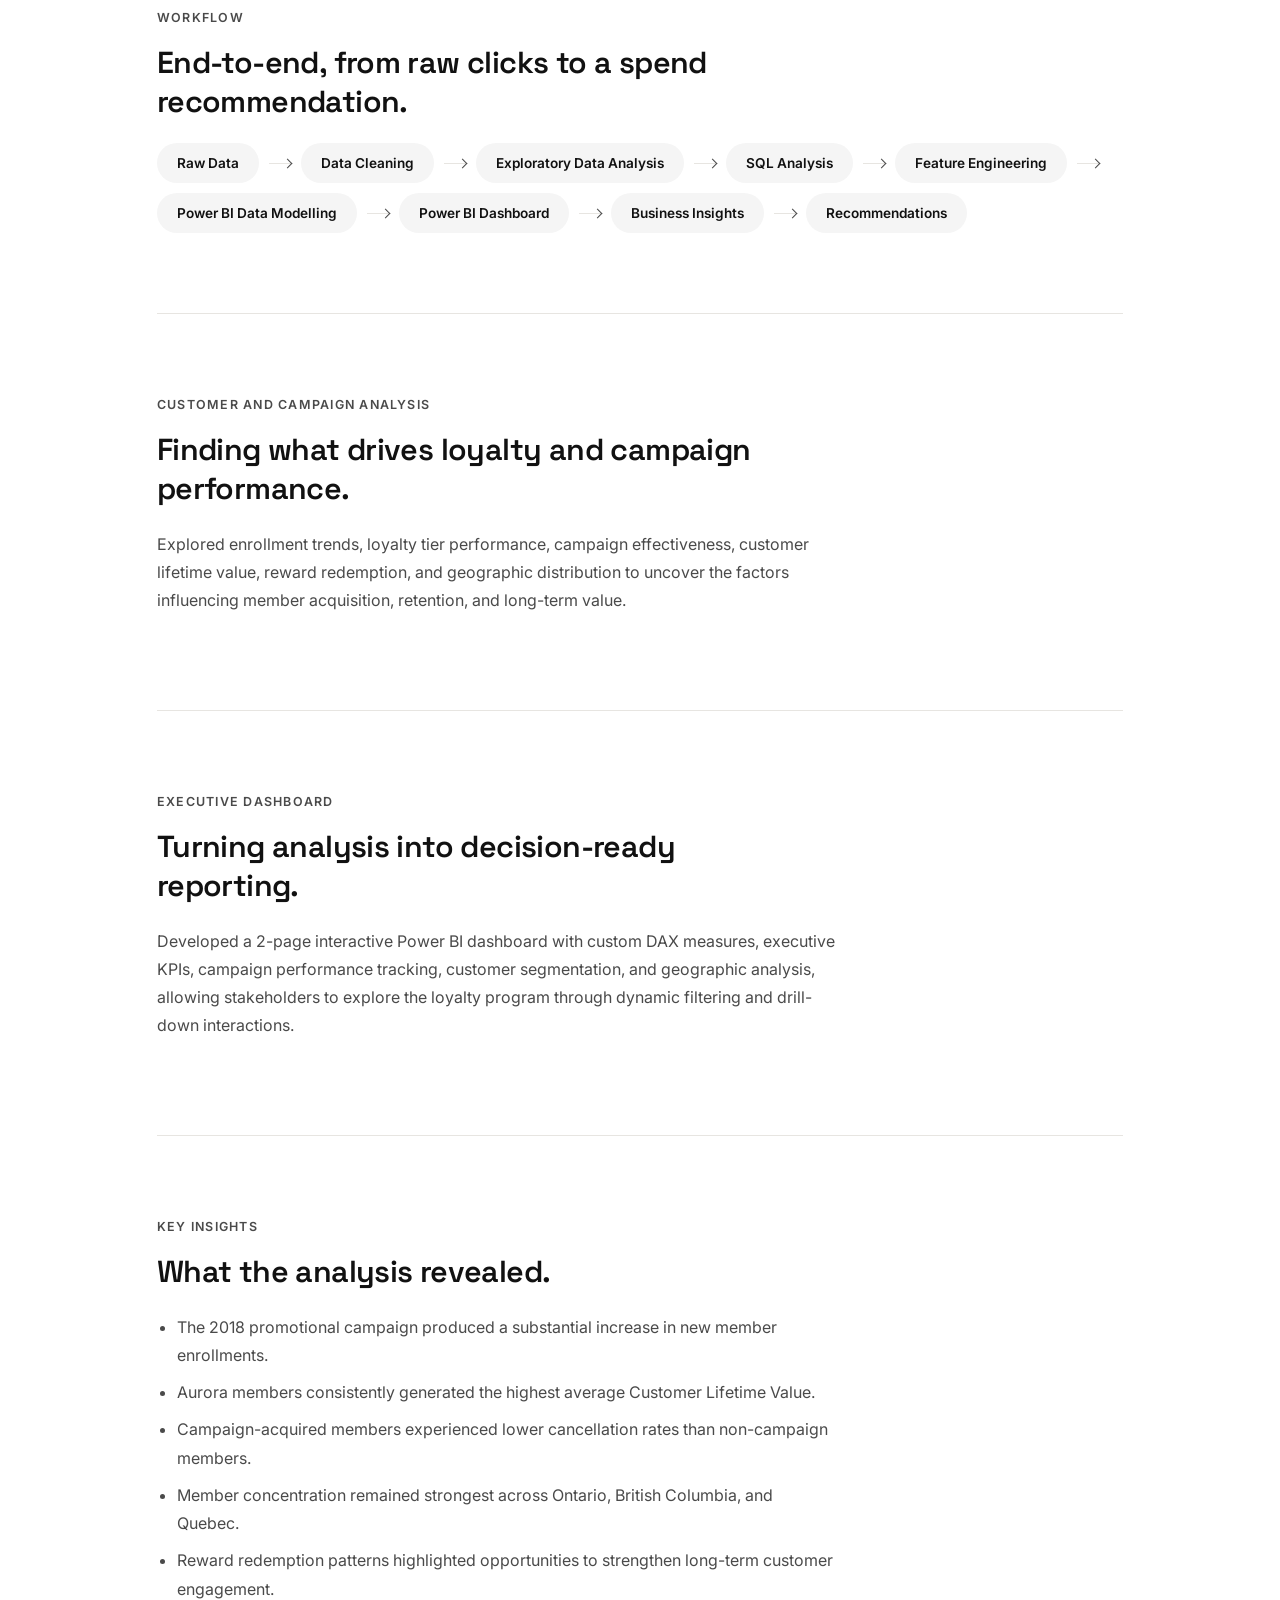
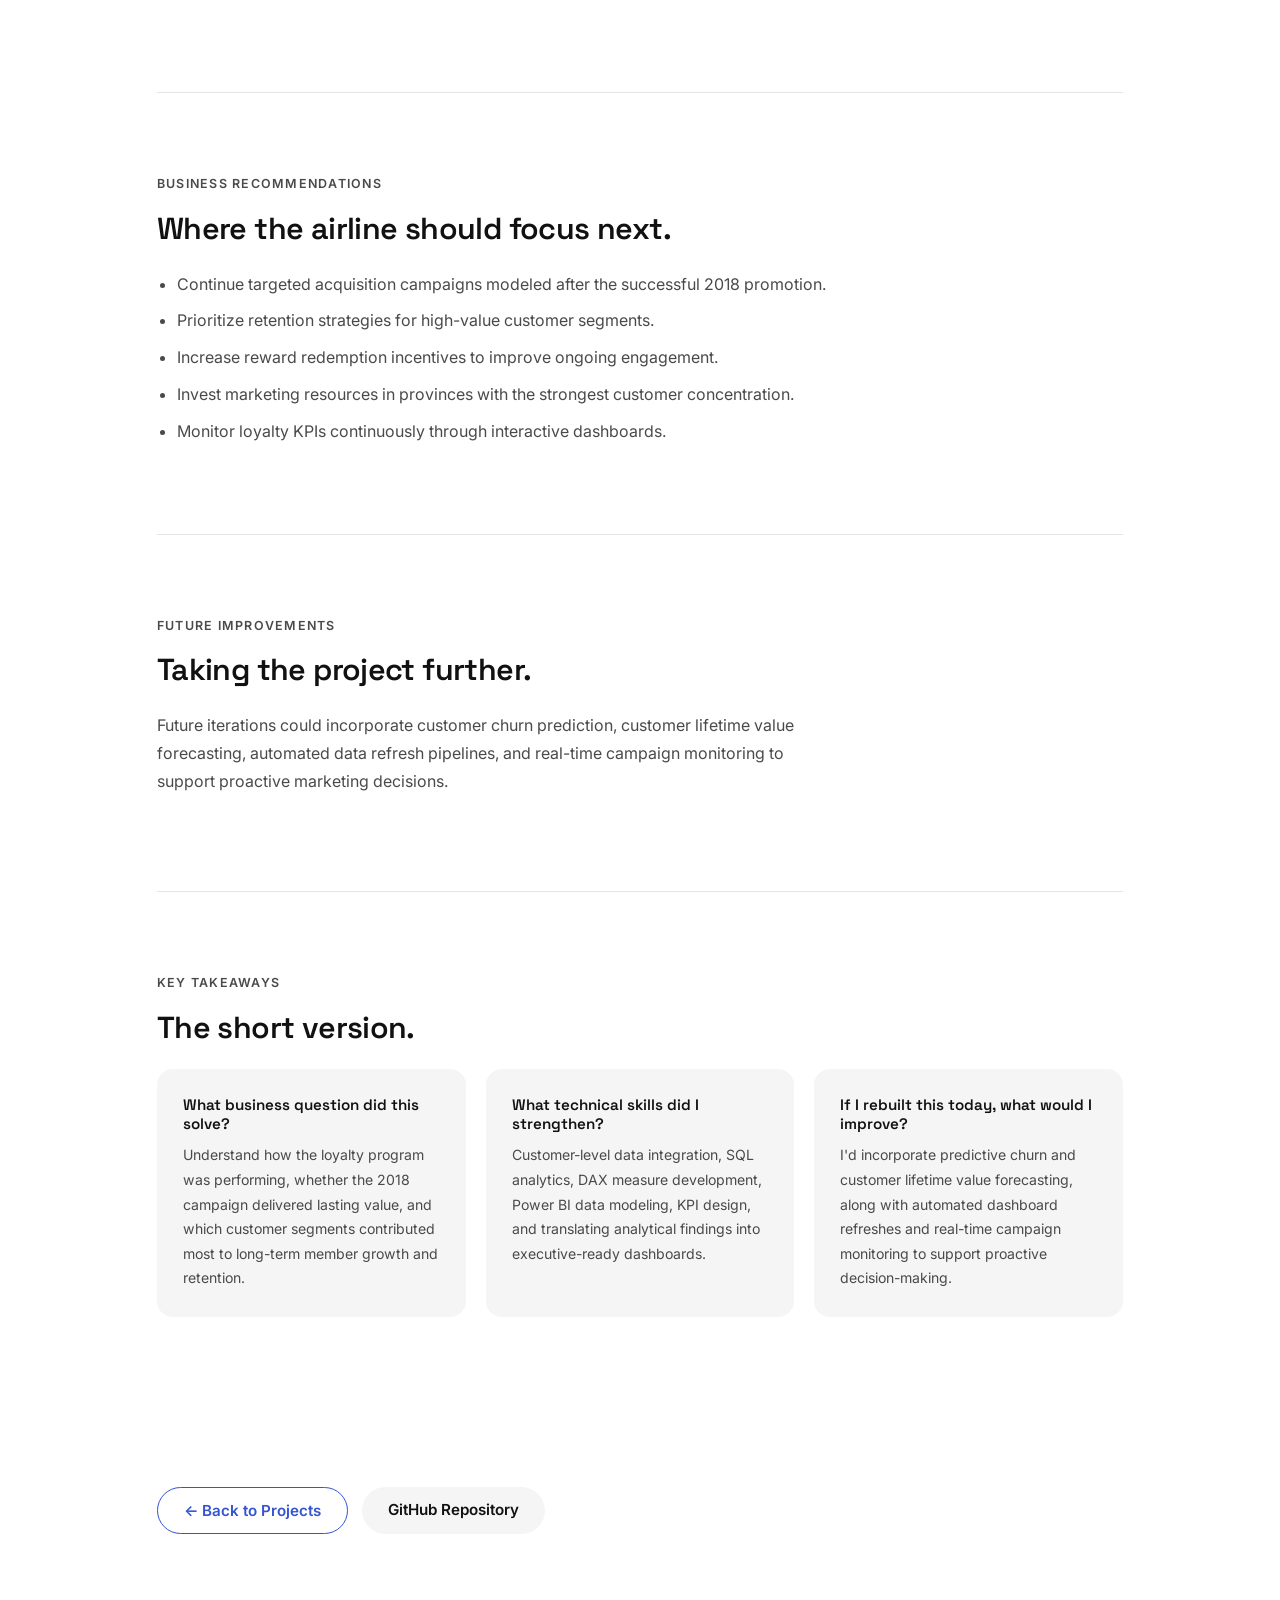
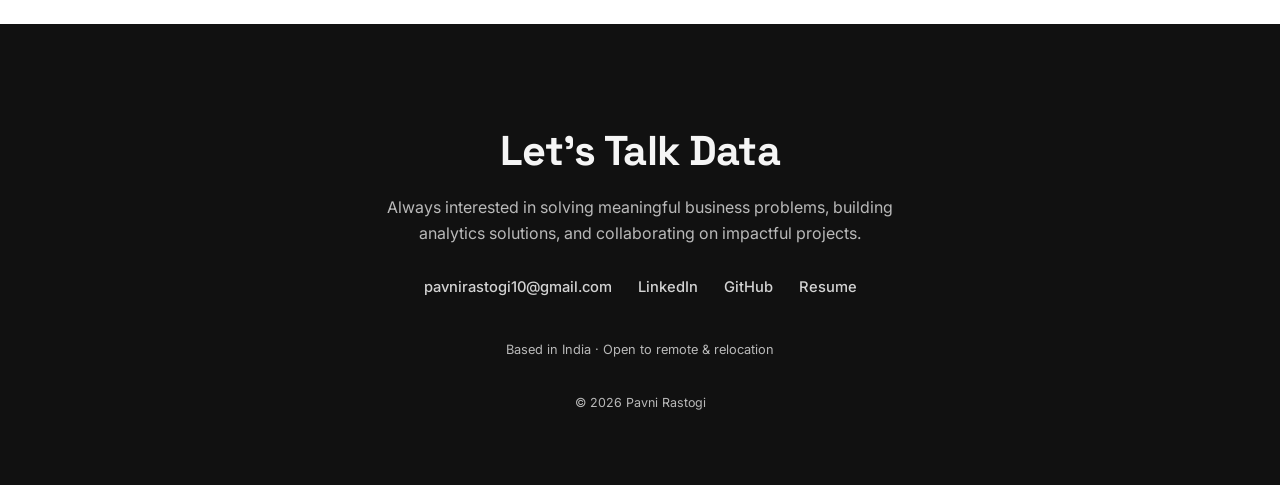
==== commit 93ed01f3: "updated live-dash link" ====
--- a/projects/airline-campaign-analysis.html
+++ b/projects/airline-campaign-analysis.html
@@ -38,7 +38,6 @@
       <div><span class="label">Technologies</span><span>Python, SQL, Power BI, Pandas, NumPy, Matplotlib, Seaborn</span></div>
       <div class="case-hero__links">
         <a href="https://github.com/PavniR/airline-campaign-program-analysis" target="_blank" rel="noopener" class="btn btn--ghost btn--sm">GitHub Repository</a>
-        <a href="#" target="_blank" rel="noopener" class="btn btn--primary btn--sm">Live Dashboard</a>
       </div>
     </div>
 
